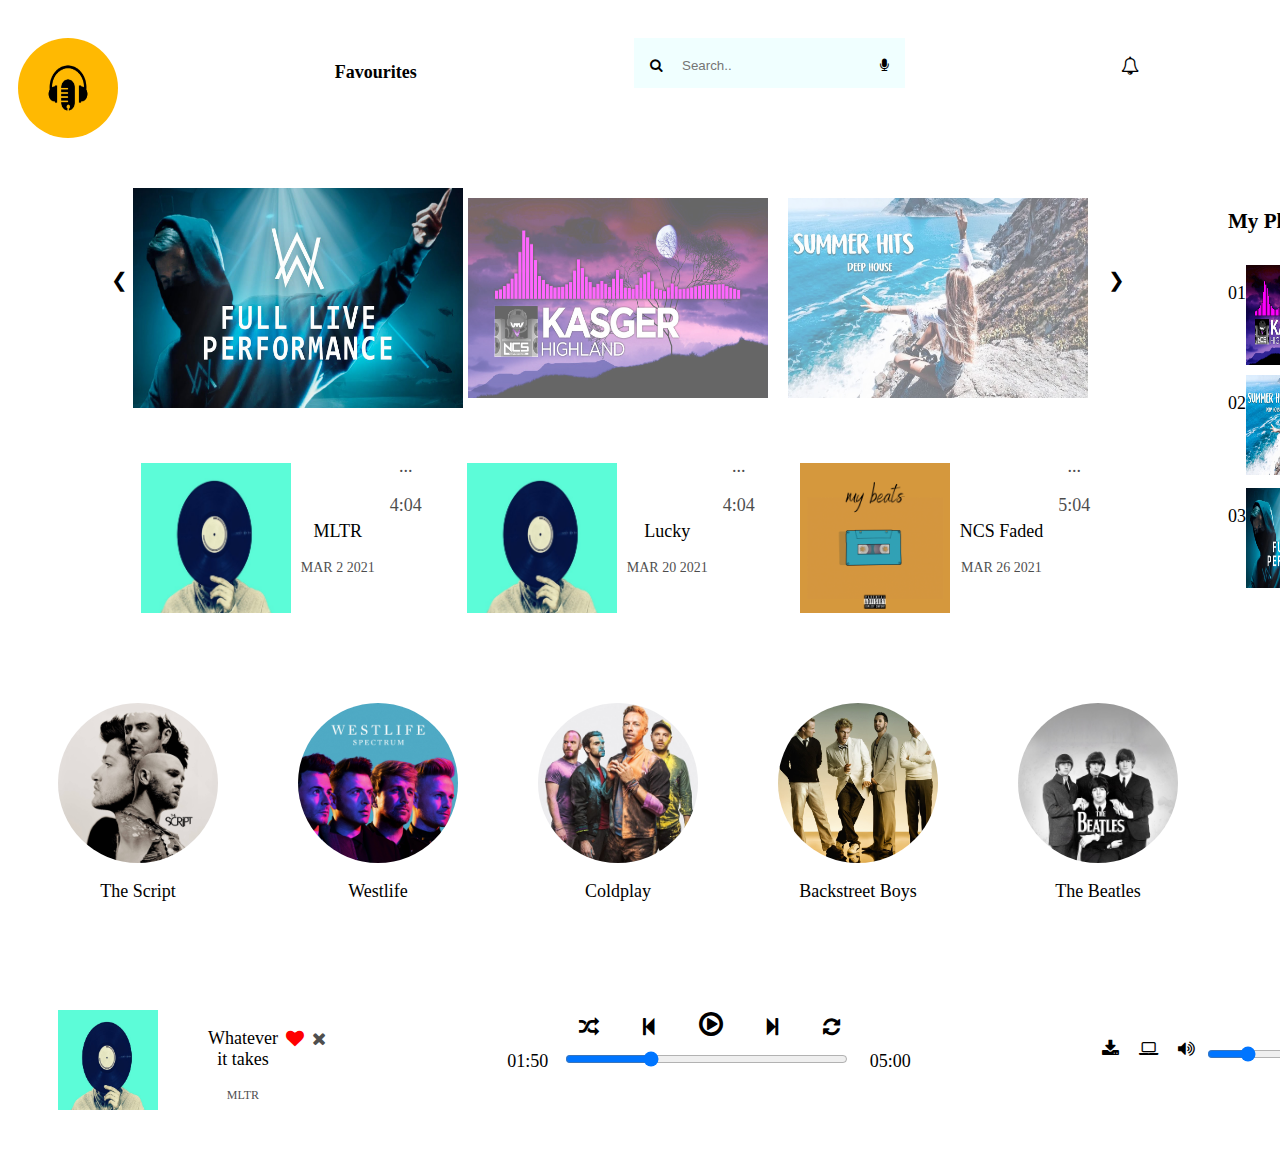
==== MajorProject/index.html @ af43fbca "Many changes" ====
<!DOCTYPE html>
<html lang="en">

<head>
    <meta charset="UTF-8">
    <meta http-equiv="X-UA-Compatible" content="IE=edge">
    <meta name="viewport" content="width=device-width, initial-scale=1.0">
    <link rel="stylesheet" href="https://cdnjs.cloudflare.com/ajax/libs/font-awesome/4.7.0/css/font-awesome.min.css">
    <link rel="stylesheet" href="index.css">
    <title>Music Player</title>
</head>

<body>
    <div class="grid-container">
        <div class="item1">
            <div class="menu-header">
                <img src="images/logo.jpg" width="100" height="100">

                <h4>Favourites</h4>

                <div class="form">
                    <button class="btn1" type="submit"><i class="fa fa-search"></i></button>
                    <input type="text" placeholder="Search..">
                    <button class="btn1" type="submit"><i class="fa fa-microphone"></i></button>


                </div>

                <p><i class="fa fa-bell-o"></i></p>
                <div>
                    <img src="images/profile.jpg" width="60" height="60">
                </div>

            </div>

        </div>
        <div class="item2">
            <div class="carousel-main">

                <div class="carousel-handler">
                    <a class="prev" onclick="plusSlides(-1)">❮</a>
                    <div class="carousel-image">
                        <img class="imagencs cursor" src="images/ncs1.jpg" alt="Image1" width="300px" height="200px">
                    </div>
                    <div class="carousel-image">
                        <img class="imagencs cursor" src="images/ncs2.jpg" alt="Image2" width="300px" height="200px">
                    </div>
                    <div class="carousel-image">
                        <img class="imagencs cursor" src="images/ncs3.jpg" alt="Image3" width="300px" height="200px">
                    </div>
                    <a class="next" onclick="plusSlides(1)">❯</a>
                </div>
            </div>
        </div>
        <div class="item3">
            <div class="column-card">
                <div class="card-latest-row">
                    <div class="card-row">
                        <img src="images/song2_Fotor.jpg" alt="latest1" width="150" height="150">
                        <div class="song-latest-title">
                            <p>MLTR</p>
                            <p class="song-latest-title-date">MAR 2 2021</p>
                        </div>
                        <div class="song-latest-title-time">
                            <p class="dot">...</p>
                            <p class="dot">4:04</p>
                        </div>
                    </div>
                    <div class="card-row">
                        <img src="images/song2_Fotor.jpg" alt="latest2" width="150" height="150">
                        <div class="song-latest-title">
                            <p>Lucky</p>
                            <p class="song-latest-title-date">MAR 20 2021</p>
                        </div>
                        <div class="song-latest-title-time">
                            <p class="dot">...</p>
                            <p class="dot">4:04</p>
                        </div>
                    </div>
                    <div class="card-row">
                        <img src="images/song4.jpg" alt="latest3" width="150" height="150">
                        <div class="song-latest-title">
                            <p>NCS Faded</p>
                            <p class="song-latest-title-date">MAR 26 2021</p>
                        </div>
                        <div class="song-latest-title-time">
                            <p class="dot">...</p>
                            <p class="dot">5:04</p>
                        </div>
                    </div>
                </div>


            </div>
        </div>
        <div class="item4">
            <div class="artists-row">
                <div class="artist-col">
                    <img class="artist-image" src="images/script2_Fotor.jpg" alt="artist1" width="160" height="160">
                    <p>The Script</p>
                </div>
                <div class="artist-col">
                    <img class="artist-image" src="images/westlife.png" alt="artist2" width="160" height="160">
                    <p>Westlife</p>
                </div>
                <div class="artist-col">
                    <img class="artist-image" src="images/coldplay_Fotor.jpg" alt="artist3" width="160" height="160">
                    <p>Coldplay</p>
                </div>
                <div class="artist-col">
                    <img class="artist-image" src="images/backstreetboys_Fotor.jpg" alt="artist4" width="160"
                        height="160">
                    <p>Backstreet Boys</p>
                </div>
                <div class="artist-col">
                    <img class="artist-image" src="images/beatles.jpeg" alt="artist2" width="160" height="160">
                    <p>The Beatles</p>
                </div>
            </div>
        </div>
        <div class="item5">
            <div class="playlist-column">
                <div class="playlist-head-title">
                    <h3>
                        My Playlist
                    </h3>
                    <p>Queue</p>
                </div>
                <div class="playlist-head-title">
                    <p>01</p>
                    <img src="images/ncs2.jpg" alt="" width="100" height="100">
                    <div>
                        <p>Kasger</p>
                        <p class="song-latest-title-date">Highland</p>
                    </div>
                    <p><i class="fa fa-heart-o"></i></p>
                </div>
                <div class="playlist-head-title">
                    <p>02</p>
                    <img src="images/ncs3.jpg" alt="" width="100" height="100">
                    <div>
                        <p>MLTR</p>
                        <p class="song-latest-title-date">Blue Night</p>
                    </div>
                    <p><i class="fa fa-heart-o"></i></p>
                </div>
                <div class="playlist-head-title">
                    <p>03</p>
                    <img src="images/ncs1.jpg" alt="" width="100" height="100">
                    <div>
                        <p>Alan W</p>
                        <p class="song-latest-title-date">Faded</p>
                    </div>
                    <p><i class="fa fa-heart-o"></i></p>
                </div>

            </div>
        </div>
        <div class="item6">
            <div class="musicplayer-row">
                <div class="songtitle-row">
                    <img src="images/song2_Fotor.jpg" alt="songs" width="100" height="100">

                    <div class="songtitle-col">
                        <p>Whatever it takes</p>
                        <p class="singertitle">MLTR</p>
                    </div>
                    <i class="fa fa-heart"></i>
                    <i class="fa fa-remove"></i>
                </div>
                <div class="tuner-col">
                    <div class="tunerplay-row">
                        <i class="playicon fa fa-random fa-1x"></i>
                        <i class="playicon fa fa-step-backward fa-1x"></i>
                        <i class="playiconmain fa fa-play-circle-o fa-1x"></i>
                        <i class="playicon fa fa-step-forward fa-1x"></i>
                        <i class="playicon fa fa-refresh fa-1x "></i>
                    </div>
                    <div class="timerplay-row">
                        <span class="timeplay">01:50</span><input type="range" min="1" max="100" value="30"
                            class="seek_slider">
                        <span class="timeplay">05:00</span>
                    </div>
                </div>
                <div class="volume-row">
                    <i class="volumeicon fa fa-download fa-1x "></i>
                    <i class="volumeicon fa fa-laptop fa-1x "></i>
                    <i class="volumeicon fa fa-volume-up fa-1x "></i>

                    <input type="range" min="1" max="100" value="30" class="vol_slider">
                    <i class="volumeicon fa fa-arrows fa-1x "></i>
                </div>
            </div>
        </div>
    </div>

    <script>
        let slideIndex = 1
        showSlides(slideIndex)

        function plusSlides(n) {
            showSlides(slideIndex += n)
        }

        function currentSlide(n) {
            showSlides(slideIndex = n)
        }

        function showSlides(n) {
            let i;
            let dots = document.getElementsByClassName("imagencs");
            if (n > dots.length) { slideIndex = 1 }
            if (n < 1) { slideIndex = dots.length }

            for (i = 0; i < dots.length; i++) {
                dots[i].className = dots[i].className.replace("active", "")
            }
            dots[slideIndex - 1].style.display = "block"
            dots[slideIndex - 1].className += " active"
        }
    </script>
</body>

</html>
---- MajorProject/index.css ----
.item1 {
    grid-area: menu1;
}

.item2 {
    grid-area: carousel;
}

.item3 {
    grid-area: latest;
}

.item4 {
    grid-area: artists;
}

.item5 {
    grid-area: playlist;
}

.item6 {
    grid-area: player;
}

.grid-container {
    display: grid;
    grid-template-areas:
        'menu1 menu1 menu1 menu1 menu1 menu1'
        'carousel carousel carousel carousel playlist playlist'
        'latest latest latest latest playlist playlist'
        'artists artists artists artists playlist playlist'
        'player player player player player player'
    ;
    grid-gap: 10px;
    background-color: white;
    padding: 10px;
}

.grid-container>div {
    background-color: white;
    text-align: center;
    padding: 20px 0;
    font-size: large;
}


/* menu-header styles */

.menu-header {
    display: flex;
    justify-content: space-between;
    flex-direction: row;
}

.menu-header img {
    border-radius: 50%;
}

.menu-header input[type=text] {
    border: none;
    background-color: azure;
    margin: 0;
    padding: 10px;
}

.form {
    background-color: azure;
    margin: 0px;
    padding: 10px;
    height: 30px;

}

.btn {
    border: none;


    height: 25px;

}

.btn1 {
    border: none;
    background-color: azure;

    height: 25px;

}


/* Carousel Image style */

.carousel-main {
    display: flex;
    flex-direction: column;
}

.carousel-handler {
    display: flex;
    flex-direction: row;
    justify-content: center;
}

.carousel-image {
    padding: 10px;
}

.imagencs {
    opacity: 0.6;
}

.active,
.imagencs:hover {
    opacity: 1;
    transform: scale(1.1);
    z-index: 2;
}

.prev,
.next {
    padding: 10px;
    font-size: 20px;
    margin-top: 70px;
}

/* Latest Realeases Design */
.column-card {
    display: flex;
    flex-direction: column;
    justify-content: center;
}

.card-latest-row {
    display: flex;
    flex-direction: row;
    justify-content: center;
}

.card-row {
    display: flex;
    flex-direction: row;
    justify-content: center;
    padding: 0 20px;
}

.song-latest-title {
    padding: 10px;
    margin-top: 30px;
}

.song-latest-title-date {
    opacity: 0.7;
    font-size: 14px;
}

.song-latest-title-time {
    opacity: 0.7;
    padding: 5px;
    margin-top: -30px;
}

/* artists style */
.artists-row {
    display: flex;
    flex-direction: row;
    justify-content: center;
}

.artist-image {
    border-radius: 50%;
}

.artist-col {
    display: flex;
    flex-direction: column;
    padding: 40px;
}

/* Playlist styles */
.playlist-column {
    display: flex;
    flex-direction: column;

}

.playlist-head-title {
    display: flex;
    flex-direction: row;
    justify-content: space-between;
    padding-bottom: 10px;
}

/* Musicplayer style */

.musicplayer-row {
    display: flex;
    flex-direction: row;
    justify-content: center;
    padding-left: 40px;
    padding-right: 40px;
}

.songtitle-row {

    display: flex;
    flex-direction: row;
}

.songtitle-col {
    /* display: flex; */
    padding-left: 50px;
    flex-direction: column;
}

.singertitle {
    opacity: 0.7;
    font-size: 12px;
}

.fa-heart {
    color: red;
    margin-top: 20px;
    padding-left: 8px;
}

.fa-remove {
    color: rgba(0, 0, 0, 0.7);
    margin-top: 20px;
    padding-left: 8px;
}

.tuner-col {
    width: 60%;
    padding-left: 100px;
    display: flex;
    flex-direction: column;
}

.tunerplay-row {
    flex-direction: row;
}

.timerplay-row {
    padding-top: 10px;
    /* flex-direction: row; */
}

.playicon {
    padding: 0 20px;
    font-size: 20px;
}

.playiconmain {
    padding: 0 20px;
    font-size: 28px;
}

.timeplay {
    padding: 0 15px;
}

.seek_slider {
    width: 50%;
}

.volume-row {
    display: flex;
    flex-direction: row;
    padding-left: 100px;
}

.volumeicon {
    padding: 10px;
    margin-top: 20px;
}

.vol_slider {
    margin-top: -15px;
}
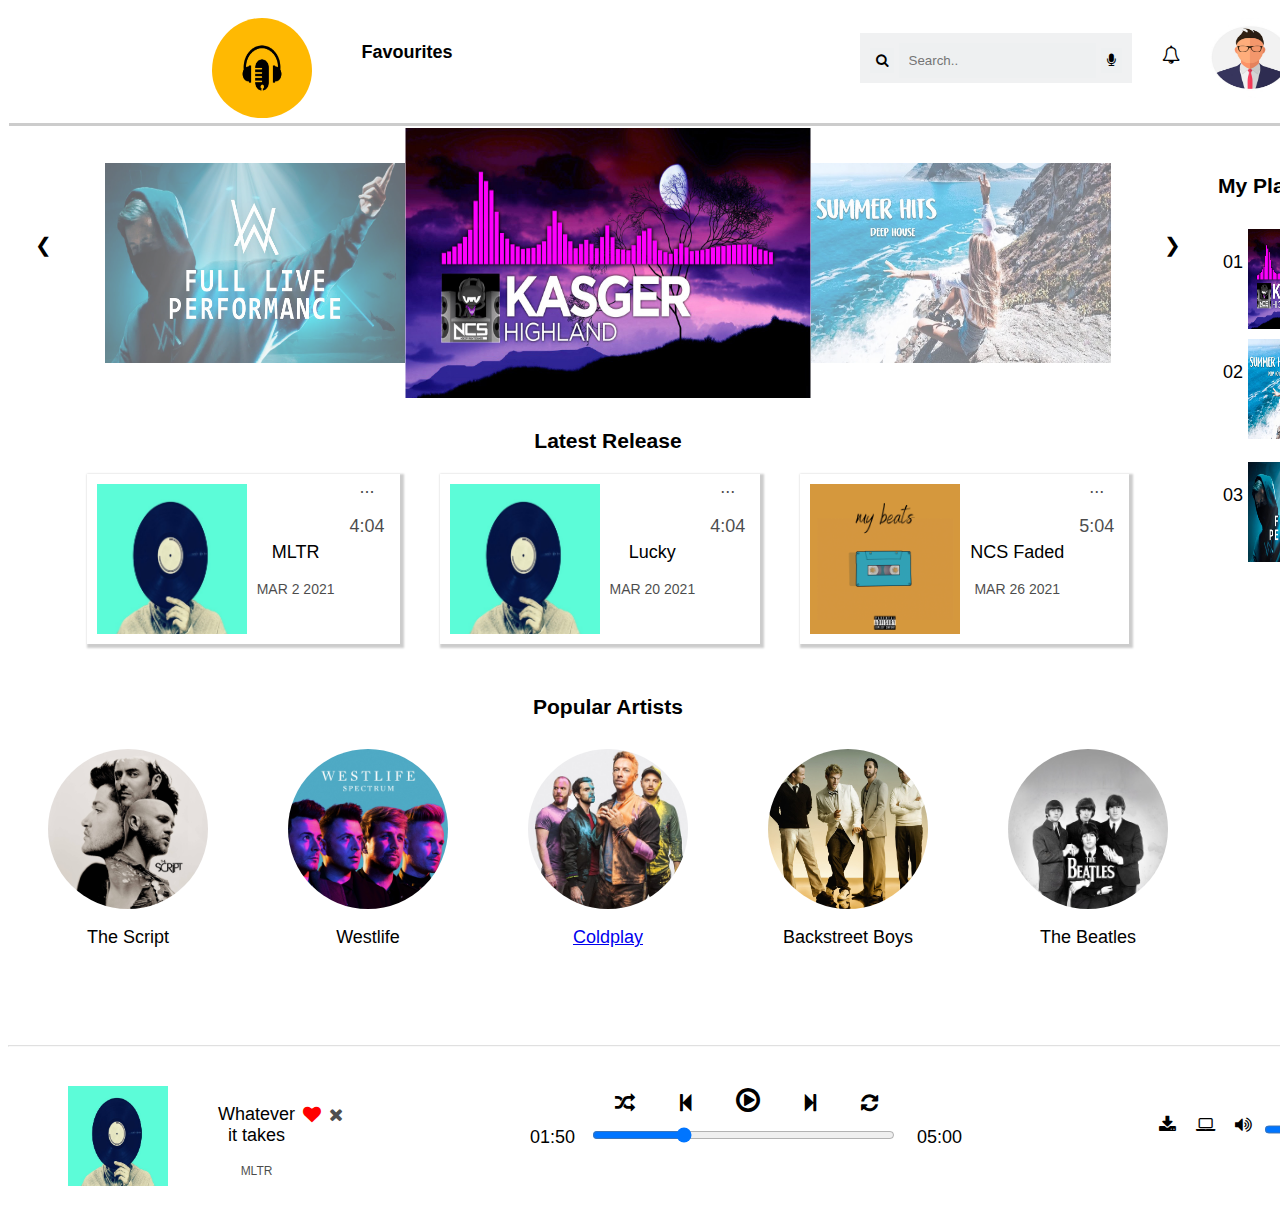
==== commit e62e1497: "almost done" ====
--- a/MajorProject/index.html
+++ b/MajorProject/index.html
@@ -14,23 +14,25 @@
     <div class="grid-container">
         <div class="item1">
             <div class="menu-header">
-                <img src="images/logo.jpg" width="100" height="100">
-
-                <h4>Favourites</h4>
-
-                <div class="form">
-                    <button class="btn1" type="submit"><i class="fa fa-search"></i></button>
-                    <input type="text" placeholder="Search..">
-                    <button class="btn1" type="submit"><i class="fa fa-microphone"></i></button>
-
-
-                </div>
-
-                <p><i class="fa fa-bell-o"></i></p>
-                <div>
-                    <img src="images/profile.jpg" width="60" height="60">
-                </div>
-
+                <div class="profilelogo">
+                    <img src="images/logo.jpg" width="100" height="100">
+
+                    <h4 class="profilefav">Favourites</h4>
+                </div>
+                <div class="profile-menu">
+                    <div class="form">
+                        <button class="btn1" type="submit"><i class="fa fa-search"></i></button>
+                        <input type="text" placeholder="Search..">
+                        <button class="btn1" type="submit"><i class="fa fa-microphone"></i></button>
+
+
+                    </div>
+
+                    <p><i class="fa fa-bell-o"></i></p>
+                    <div>
+                        <img src="images/profile.jpg" width="80" height="80">
+                    </div>
+                </div>
             </div>
 
         </div>
@@ -54,6 +56,7 @@
         </div>
         <div class="item3">
             <div class="column-card">
+                <h3>Latest Release</h3>
                 <div class="card-latest-row">
                     <div class="card-row">
                         <img src="images/song2_Fotor.jpg" alt="latest1" width="150" height="150">
@@ -94,6 +97,7 @@
             </div>
         </div>
         <div class="item4">
+            <h3 class="popularartistsname">Popular Artists</h3>
             <div class="artists-row">
                 <div class="artist-col">
                     <img class="artist-image" src="images/script2_Fotor.jpg" alt="artist1" width="160" height="160">
@@ -105,7 +109,7 @@
                 </div>
                 <div class="artist-col">
                     <img class="artist-image" src="images/coldplay_Fotor.jpg" alt="artist3" width="160" height="160">
-                    <p>Coldplay</p>
+                    <p><a href="detail.html">Coldplay</a></p>
                 </div>
                 <div class="artist-col">
                     <img class="artist-image" src="images/backstreetboys_Fotor.jpg" alt="artist4" width="160"
@@ -124,30 +128,36 @@
                     <h3>
                         My Playlist
                     </h3>
-                    <p>Queue</p>
-                </div>
-                <div class="playlist-head-title">
-                    <p>01</p>
+                    <div class="popup">Queue
+                        <div class="dropdown-content">
+                            <p>PlayLists</p>
+                            <p>Favourite Songs</p>
+                        </div>
+                    </div>
+
+                </div>
+                <div class="playlist-head-title">
+                    <p class="space-play">01</p>
                     <img src="images/ncs2.jpg" alt="" width="100" height="100">
-                    <div>
+                    <div class="space-play">
                         <p>Kasger</p>
                         <p class="song-latest-title-date">Highland</p>
                     </div>
                     <p><i class="fa fa-heart-o"></i></p>
                 </div>
                 <div class="playlist-head-title">
-                    <p>02</p>
+                    <p class="space-play">02</p>
                     <img src="images/ncs3.jpg" alt="" width="100" height="100">
-                    <div>
+                    <div class="space-play">
                         <p>MLTR</p>
                         <p class="song-latest-title-date">Blue Night</p>
                     </div>
                     <p><i class="fa fa-heart-o"></i></p>
                 </div>
                 <div class="playlist-head-title">
-                    <p>03</p>
+                    <p class="space-play">03</p>
                     <img src="images/ncs1.jpg" alt="" width="100" height="100">
-                    <div>
+                    <div class="space-play">
                         <p>Alan W</p>
                         <p class="song-latest-title-date">Faded</p>
                     </div>
@@ -157,6 +167,7 @@
             </div>
         </div>
         <div class="item6">
+            <hr>
             <div class="musicplayer-row">
                 <div class="songtitle-row">
                     <img src="images/song2_Fotor.jpg" alt="songs" width="100" height="100">
@@ -195,7 +206,7 @@
     </div>
 
     <script>
-        let slideIndex = 1
+        let slideIndex = 2
         showSlides(slideIndex)
 
         function plusSlides(n) {
--- a/MajorProject/index.css
+++ b/MajorProject/index.css
@@ -1,5 +1,6 @@
 .item1 {
     grid-area: menu1;
+
 }
 
 .item2 {
@@ -20,52 +21,76 @@
 
 .item6 {
     grid-area: player;
+
 }
 
 .grid-container {
     display: grid;
     grid-template-areas:
         'menu1 menu1 menu1 menu1 menu1 menu1'
-        'carousel carousel carousel carousel playlist playlist'
-        'latest latest latest latest playlist playlist'
-        'artists artists artists artists playlist playlist'
+        'carousel carousel carousel playlist playlist playlist'
+        'latest latest latest playlist playlist playlist'
+        'artists artists artists playlist playlist playlist'
         'player player player player player player'
     ;
     grid-gap: 10px;
     background-color: white;
-    padding: 10px;
+    /* padding: 10px; */
+    font-family: 'Lucida Sans', 'Lucida Sans Regular', 'Lucida Grande', 'Lucida Sans Unicode', Geneva, Verdana, sans-serif;
 }
 
 .grid-container>div {
     background-color: white;
     text-align: center;
-    padding: 20px 0;
+    padding: 10px 0;
     font-size: large;
 }
 
+body {
+    background-color: rgba(255, 255, 255, 0.98);
+}
+
+hr {
+    opacity: 0.3;
+}
+
 
 /* menu-header styles */
 
 .menu-header {
     display: flex;
-    justify-content: space-between;
-    flex-direction: row;
+    justify-content: space-around;
+    flex-direction: row;
+    background-color: rgba(0, 0, 0, 0.001);
+    box-shadow: 1px 3px rgba(0, 0, 0, 0.2);
 }
 
 .menu-header img {
     border-radius: 50%;
+    padding-bottom: 5px;
+
+}
+
+.profilelogo {
+    display: flex;
+    flex-direction: row;
+}
+
+.profilefav {
+    padding-left: 50px;
 }
 
 .menu-header input[type=text] {
     border: none;
-    background-color: azure;
+    background-color: rgba(230, 232, 234, 0.1);
     margin: 0;
     padding: 10px;
 }
 
 .form {
-    background-color: azure;
-    margin: 0px;
+    background-color: rgba(230, 232, 234, 0.6);
+    ;
+    margin: 15px 0 0 0;
     padding: 10px;
     height: 30px;
 
@@ -81,10 +106,19 @@
 
 .btn1 {
     border: none;
-    background-color: azure;
-
+    background-color: rgba(230, 232, 234, 0.1);
     height: 25px;
-
+}
+
+.fa-bell-o {
+    margin-top: 10px;
+    padding: 0 30px;
+
+}
+
+.profile-menu {
+    display: flex;
+    flex-direction: row;
 }
 
 
@@ -98,7 +132,7 @@
 .carousel-handler {
     display: flex;
     flex-direction: row;
-    justify-content: center;
+    justify-content: space-around;
 }
 
 .carousel-image {
@@ -112,7 +146,7 @@
 .active,
 .imagencs:hover {
     opacity: 1;
-    transform: scale(1.1);
+    transform: scale(1.35);
     z-index: 2;
 }
 
@@ -124,6 +158,8 @@
 }
 
 /* Latest Realeases Design */
+
+
 .column-card {
     display: flex;
     flex-direction: column;
@@ -140,7 +176,9 @@
     display: flex;
     flex-direction: row;
     justify-content: center;
-    padding: 0 20px;
+    margin: 0 20px;
+    padding: 10px;
+    box-shadow: 2px 2px 2px 2px rgba(0, 0, 0, 0.2);
 }
 
 .song-latest-title {
@@ -160,6 +198,10 @@
 }
 
 /* artists style */
+.popularartistsname {
+    margin-bottom: -10px;
+}
+
 .artists-row {
     display: flex;
     flex-direction: row;
@@ -180,7 +222,26 @@
 .playlist-column {
     display: flex;
     flex-direction: column;
-
+    margin-right: 10px;
+}
+
+.popup {
+    margin-top: 20px;
+    user-select: none;
+    cursor: pointer;
+
+}
+
+.dropdown-content {
+    display: none;
+    position: relative;
+    padding: 5px;
+    box-shadow: 0px 8px 16px 0px rgba(0, 0, 0, 0.2);
+    z-index: 1;
+}
+
+.popup:hover .dropdown-content {
+    display: block;
 }
 
 .playlist-head-title {
@@ -190,14 +251,25 @@
     padding-bottom: 10px;
 }
 
+.fa-heart-o {
+    margin-left: 50px;
+}
+
 /* Musicplayer style */
 
 .musicplayer-row {
     display: flex;
     flex-direction: row;
     justify-content: center;
-    padding-left: 40px;
-    padding-right: 40px;
+    padding-top: 30px;
+    padding-left: 60px;
+    padding-right: 60px;
+
+    /* box-shadow: 0px 0px 2px 2px rgba(0, 0, 0, 0.2); */
+}
+
+.space-play {
+    padding: 5px;
 }
 
 .songtitle-row {
